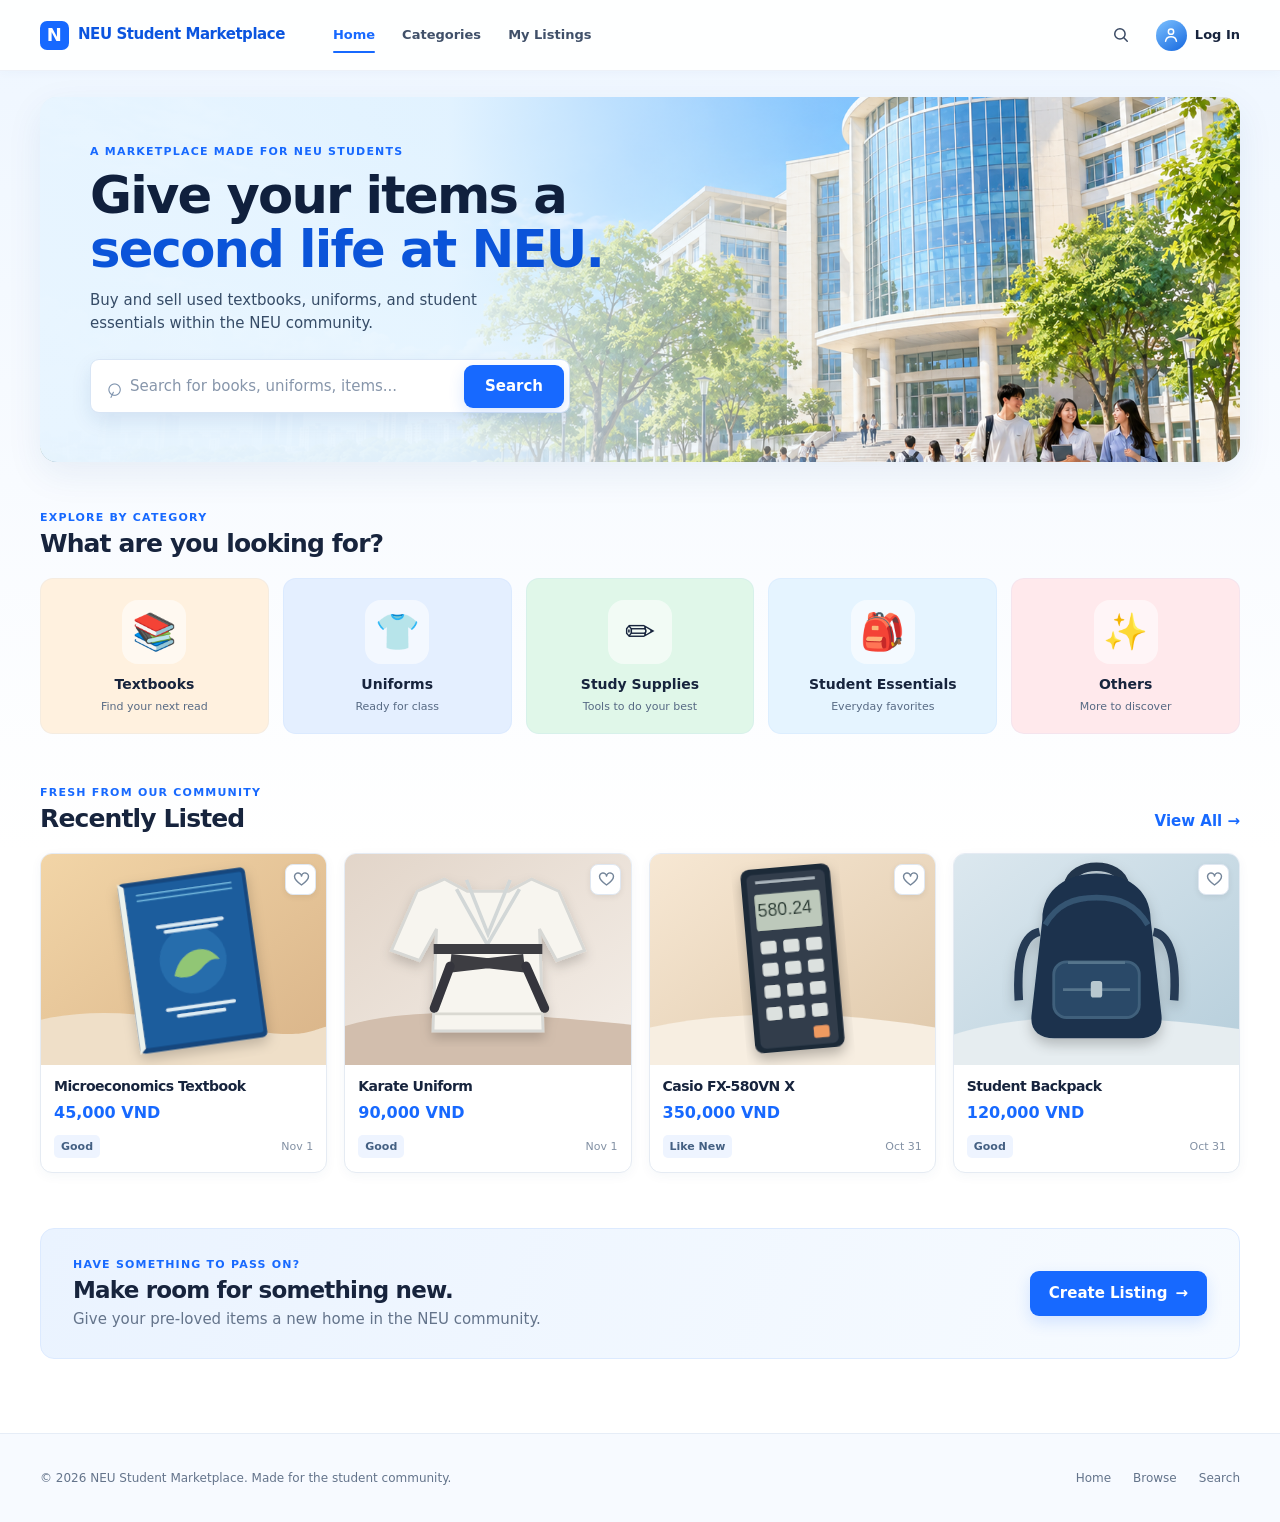
==== frontend/index.html @ 2f19b5b0 "feat(frontend): build home browse and search pages" ====
<!doctype html>
<html lang="en">
<head>
  <meta charset="utf-8">
  <meta name="viewport" content="width=device-width, initial-scale=1">
  <meta name="description" content="Discover second-hand textbooks, uniforms and everyday essentials from the NEU student community.">
  <link rel="icon" href="assets/favicon.svg" type="image/svg+xml">
  <title>Home | NEU Student Marketplace</title>
  <link rel="stylesheet" href="css/base.css">
  <link rel="stylesheet" href="css/components.css">
</head>
<body data-page="home" data-root=".">
  <header class="site-header" id="site-header"></header>
  <main class="site-main home-main">
    <section class="hero" aria-labelledby="hero-title">
      <div class="hero-content">
        <span class="eyebrow">A marketplace made for NEU students</span>
        <h1 id="hero-title">Give your items a<br><span>second life at NEU.</span></h1>
        <p>Buy and sell used textbooks, uniforms, and student essentials within the NEU community.</p>
        <form class="search-form hero-search" action="pages/search.html" method="get" role="search">
          <label class="sr-only" for="home-search">Search products</label>
          <span class="search-icon" aria-hidden="true">⌕</span>
          <input id="home-search" name="q" type="search" placeholder="Search for books, uniforms, items..." autocomplete="off">
          <button class="button button-primary" type="submit" aria-label="Search products">Search</button>
        </form>
      </div>
    </section>

    <section class="home-section" aria-labelledby="categories-title">
      <div class="section-heading"><div><p class="section-kicker">Explore by category</p><h2 id="categories-title">What are you looking for?</h2></div></div>
      <div class="category-grid">
        <a class="category-tile tile-books" href="pages/browse.html?category=textbooks"><span class="category-art" aria-hidden="true">📚</span><span>Textbooks</span><small>Find your next read</small></a>
        <a class="category-tile tile-uniforms" href="pages/browse.html?category=uniforms"><span class="category-art" aria-hidden="true">👕</span><span>Uniforms</span><small>Ready for class</small></a>
        <a class="category-tile tile-supplies" href="pages/browse.html?category=study_tools"><span class="category-art" aria-hidden="true">✏️</span><span>Study Supplies</span><small>Tools to do your best</small></a>
        <a class="category-tile tile-essentials" href="pages/browse.html?category=student_items"><span class="category-art" aria-hidden="true">🎒</span><span>Student Essentials</span><small>Everyday favorites</small></a>
        <a class="category-tile tile-other" href="pages/browse.html?category=other"><span class="category-art" aria-hidden="true">✨</span><span>Others</span><small>More to discover</small></a>
      </div>
    </section>

    <section class="home-section recent-section" aria-labelledby="recent-title">
      <div class="section-heading"><div><p class="section-kicker">Fresh from our community</p><h2 id="recent-title">Recently Listed</h2></div><a class="text-link" href="pages/browse.html">View All <span aria-hidden="true">→</span></a></div>
      <div id="recent-status" class="content-status" role="status">Loading listings…</div>
      <div id="recent-grid" class="product-grid home-product-grid" aria-live="polite"></div>
    </section>

    <section class="sell-banner" aria-labelledby="sell-title"><div><p class="section-kicker">Have something to pass on?</p><h2 id="sell-title">Make room for something new.</h2><p>Give your pre-loved items a new home in the NEU community.</p></div><a class="button button-primary" href="pages/create-listing.html">Create Listing <span aria-hidden="true">→</span></a></section>
  </main>
  <footer class="site-footer" id="site-footer"></footer>
  <script type="module" src="js/home.js"></script>
</body>
</html>
---- frontend/css/base.css ----
:root{--primary:#1769ff;--primary-dark:#0b4dd5;--bg:#f5f9ff;--surface:#fff;--text:#17243d;--muted:#64748b;--border:#e2e8f0;--radius:14px;--shadow:0 12px 36px rgba(28,76,137,.08)}
*{box-sizing:border-box}
html{scroll-behavior:smooth}
body{margin:0;background:linear-gradient(180deg,#eef6ff 0,#f8fbff 480px,#fff 850px);color:var(--text);font:15px/1.55 Inter,ui-sans-serif,system-ui,-apple-system,BlinkMacSystemFont,"Segoe UI",sans-serif}
button,input,select{font:inherit}
button{cursor:pointer}
a{color:inherit;text-decoration:none}
img{display:block;max-width:100%}
:focus-visible{outline:3px solid #ffb829;outline-offset:3px}
.sr-only{position:absolute;width:1px;height:1px;padding:0;margin:-1px;overflow:hidden;clip:rect(0,0,0,0);white-space:nowrap;border:0}
.site-main,.header-inner,.footer-inner{width:min(1200px,calc(100% - 48px));margin-inline:auto}
.site-main{min-height:calc(100vh - 190px)}
.button{display:inline-flex;align-items:center;justify-content:center;gap:8px;min-height:42px;padding:10px 18px;border:1px solid transparent;border-radius:9px;font-weight:700;white-space:nowrap;transition:background .2s,transform .2s,box-shadow .2s}
.button:hover{transform:translateY(-2px)}
.button-primary{background:var(--primary);color:#fff;box-shadow:0 6px 16px rgba(23,105,255,.16)}
.button-primary:hover{background:var(--primary-dark)}
.button-outline{border-color:var(--border);background:#fff;color:var(--text)}
.text-link{color:var(--primary);font-weight:750;white-space:nowrap}
.text-link:hover{text-decoration:underline}
.eyebrow,.section-kicker{margin:0 0 4px;color:var(--primary);font-size:11px;font-weight:850;letter-spacing:.11em;text-transform:uppercase}
h1,h2,h3,p{margin-top:0}
h1,h2,h3{line-height:1.15;letter-spacing:-.035em}
.content-status{color:var(--muted);padding:20px 0}
.content-status:empty{display:none}
@media(max-width:640px){.site-main,.header-inner,.footer-inner{width:min(100% - 28px,1200px)}body{font-size:14px}}
---- frontend/css/components.css ----
.site-header{position:relative;z-index:10;background:rgba(255,255,255,.96);border-bottom:1px solid #edf1f8;box-shadow:0 1px 10px rgba(30,72,137,.035)}
.header-inner{height:70px;display:flex;align-items:center;gap:30px}
.brand{display:flex;align-items:center;gap:9px;color:#0b55df;font-size:15px;font-weight:850;letter-spacing:-.03em;white-space:nowrap}
.brand-mark{width:29px;height:29px;display:grid;place-items:center;border-radius:7px;color:#fff;background:var(--primary);font-size:18px;font-weight:900;line-height:1;letter-spacing:-.15em;padding-right:3px}
.desktop-nav{display:flex;align-items:center;gap:27px;margin-left:18px;height:100%}
.desktop-nav a{height:100%;display:flex;align-items:center;position:relative;color:#405069;font-size:13px;font-weight:650;white-space:nowrap}
.desktop-nav a:hover,.desktop-nav a[aria-current="page"]{color:var(--primary)}
.desktop-nav a[aria-current="page"]:after{content:"";position:absolute;bottom:17px;left:0;right:0;height:2px;border-radius:2px;background:var(--primary)}
.header-actions{display:flex;align-items:center;gap:12px;margin-left:auto}
.icon-link{width:36px;height:36px;display:grid;place-items:center;border-radius:8px;color:#394963}
.icon-link:hover{background:#eef5ff;color:var(--primary)}
.account-link{display:flex;align-items:center;gap:8px;padding-left:5px;font-size:13px;font-weight:700}
.avatar{width:31px;height:31px;display:grid;place-items:center;border-radius:50%;background:linear-gradient(145deg,#7ec2ff,#1467df);color:#fff;font-size:12px;font-weight:800}
.mobile-menu-button,.mobile-nav{display:none}
.site-footer{margin-top:74px;border-top:1px solid #e6edf7;background:#f7faff}
.footer-inner{min-height:88px;display:flex;align-items:center;justify-content:space-between;gap:20px;color:var(--muted);font-size:12px}
.footer-inner a:hover{color:var(--primary)}
.footer-links{display:flex;gap:22px}
.hero{position:relative;min-height:365px;margin-top:26px;overflow:hidden;border-radius:17px;background:#dcefff url('../assets/campus-hero.png') center/cover no-repeat;box-shadow:var(--shadow)}
.hero:before{content:"";position:absolute;inset:0;background:linear-gradient(90deg,rgba(232,245,255,.98) 0%,rgba(233,246,255,.94) 34%,rgba(235,246,255,.52) 54%,rgba(255,255,255,0) 78%)}
.hero-content{position:relative;z-index:1;max-width:640px;padding:42px 50px}
.hero h1{margin:7px 0 13px;color:#10203d;font-size:clamp(36px,4vw,52px);font-weight:850;line-height:1.04}
.hero h1 span{color:#0b54d9}
.hero p:not(.eyebrow){max-width:445px;margin-bottom:24px;color:#364c67;font-size:15px}
.search-form{display:flex;align-items:center;border:1px solid #d8e5f5;background:#fff;box-shadow:0 8px 20px rgba(17,72,142,.1)}
.hero-search{width:min(100%,480px);height:54px;padding:5px 5px 5px 14px;border-radius:9px}
.search-form input{min-width:0;flex:1;border:0;outline:0;background:transparent;color:var(--text)}
.search-form input::placeholder{color:#8796ab}
.search-icon{color:#7d92ad;font-size:27px;line-height:1;margin-right:7px;transform:rotate(-20deg)}
.hero-search button{height:43px;min-height:43px;padding:0 20px}
.home-section{margin-top:47px}
.section-heading{display:flex;align-items:end;justify-content:space-between;gap:20px;margin-bottom:19px}
.section-heading h2{margin:0;font-size:25px;font-weight:800}
.category-grid{display:grid;grid-template-columns:repeat(5,minmax(0,1fr));gap:14px}
.category-tile{min-height:156px;padding:18px 10px 14px;display:flex;align-items:center;justify-content:center;flex-direction:column;border:1px solid rgba(23,105,255,.04);border-radius:13px;text-align:center;transition:transform .2s,box-shadow .2s}
.category-tile:hover{transform:translateY(-4px);box-shadow:0 12px 25px rgba(30,80,140,.12)}
.category-tile>span:nth-child(2){font-size:14px;font-weight:800}
.category-tile small{margin-top:2px;color:#576a84;font-size:11px}
.category-art{display:grid;place-items:center;width:64px;height:64px;margin-bottom:10px;border-radius:16px;background:rgba(255,255,255,.58);font-size:36px;line-height:1}
.tile-books{background:#fff1df}.tile-uniforms{background:#e4efff}.tile-supplies{background:#e0f7e9}.tile-essentials{background:#e5f4ff}.tile-other{background:#ffe9ec}
.recent-section{margin-top:50px}
.product-grid{display:grid;gap:17px}
.home-product-grid{grid-template-columns:repeat(4,minmax(0,1fr))}
.product-card{min-width:0;position:relative;overflow:hidden;border:1px solid #e5ebf3;border-radius:12px;background:#fff;box-shadow:0 3px 12px rgba(32,69,114,.045);transition:transform .2s,box-shadow .2s}
.product-card:hover{transform:translateY(-4px);box-shadow:0 12px 28px rgba(32,69,114,.12)}
.product-image-link{display:block;position:relative;aspect-ratio:1.35;background:#f0f5fb;overflow:hidden}
.product-image-link img{width:100%;height:100%;object-fit:cover;transition:transform .25s}
.product-card:hover img{transform:scale(1.04)}
.favorite-button{position:absolute;right:10px;top:10px;z-index:1;display:grid;place-items:center;width:31px;height:31px;border:1px solid #dfe7f1;border-radius:8px;background:#fff;color:#75869a;box-shadow:0 2px 6px rgba(0,0,0,.07)}
.favorite-button:hover,.favorite-button[aria-pressed="true"]{color:#ee3857}
.favorite-button svg{width:19px;height:19px}
.product-info{padding:12px 13px 14px}
.product-title{margin:0 0 5px;font-size:14px;font-weight:800;line-height:1.35}
.product-title a:hover{color:var(--primary)}
.product-price{margin:0;color:var(--primary);font-size:16px;font-weight:850}
.product-meta{display:flex;align-items:center;justify-content:space-between;gap:8px;margin-top:9px}
.condition-badge{display:inline-flex;align-items:center;padding:3px 7px;border-radius:5px;background:#eef4ff;color:#446083;font-size:11px;font-weight:650}
.product-date{color:#8391a4;font-size:11px;white-space:nowrap}
.sell-banner{margin-top:55px;padding:27px 32px;display:flex;align-items:center;justify-content:space-between;gap:24px;border-radius:14px;background:linear-gradient(110deg,#eaf3ff,#f7fbff);border:1px solid #dceaff}
.sell-banner h2{margin:0 0 5px;font-size:23px}.sell-banner p:last-child{margin:0;color:var(--muted)}
.catalog-main{padding-top:24px}
.breadcrumbs{display:flex;align-items:center;gap:10px;margin-bottom:26px;color:#6e7e93;font-size:12px}
.breadcrumbs a:hover{color:var(--primary)}
.catalog-layout{display:grid;grid-template-columns:238px minmax(0,1fr);gap:30px}
.filter-sidebar{border-right:1px solid #e7edf5;padding-right:25px}
.filter-disclosure summary{list-style:none;display:flex;align-items:center;justify-content:space-between;margin:0 0 18px;font-size:17px;font-weight:800;cursor:default}
.filter-disclosure summary::-webkit-details-marker{display:none}.filter-chevron{display:none}
.filter-group{margin-bottom:22px;padding:0;border:0}
.filter-group legend{margin-bottom:9px;font-size:13px;font-weight:800}
.filter-option{display:flex;align-items:center;gap:8px;min-height:29px;color:#45556e;font-size:13px;cursor:pointer}
.filter-option input{accent-color:var(--primary);width:15px;height:15px;margin:0}
.price-inputs{display:flex;align-items:center;gap:7px}
.price-inputs input{width:calc(50% - 10px);height:38px;padding:0 9px;border:1px solid #dce5f0;border-radius:7px;background:#fff;font-size:12px}
.price-inputs span{color:#a2afbf}
.filter-hint,.filter-error{margin:6px 0 0;color:var(--muted);font-size:11px}
.filter-error{color:#b4233b}
.clear-filter-button{width:100%;margin-top:1px}
.catalog-toolbar{display:flex;align-items:end;justify-content:space-between;gap:18px;margin:0 0 20px}
.catalog-toolbar h1{margin:0;font-size:25px;font-weight:820;line-height:1.25}
.result-count{color:#8b9bae;font-size:17px;font-weight:650}
#query-label{color:var(--primary);overflow-wrap:anywhere}
.toolbar-actions{display:flex;align-items:center;gap:12px}
.toolbar-search{width:195px;height:39px;border-radius:8px;box-shadow:none}
.toolbar-search input{padding-left:10px;font-size:12px}
.toolbar-search button{width:39px;height:37px;border:0;border-radius:0 7px 7px 0;background:var(--primary);color:#fff;font-size:24px;line-height:1}
.sort-label{display:flex;align-items:center;gap:6px;color:#62728a;font-size:12px;white-space:nowrap}
.sort-label select{max-width:170px;height:39px;padding:0 25px 0 9px;border:1px solid #dce5f0;border-radius:8px;background:#fff;color:#34445b;font-size:12px}
.catalog-grid{grid-template-columns:repeat(3,minmax(0,1fr))}
.empty-state{padding:70px 20px;text-align:center;border:1px dashed #d5e2f2;border-radius:14px;background:#f9fbff}
.empty-state[hidden]{display:none}
.empty-icon{width:62px;height:62px;display:grid;place-items:center;margin:0 auto 15px;border-radius:50%;background:#e8f1ff;color:var(--primary);font-size:40px;line-height:1;transform:rotate(-20deg)}
.empty-state h2{margin-bottom:6px;font-size:21px}.empty-state p{color:var(--muted)}
@media(max-width:1050px){.header-inner{gap:16px}.desktop-nav{gap:17px;margin-left:2px}.catalog-layout{gap:22px;grid-template-columns:205px minmax(0,1fr)}.filter-sidebar{padding-right:18px}.toolbar-search{width:155px}.catalog-grid{gap:12px}}
@media(max-width:800px){.desktop-nav,.header-actions .icon-link,.account-label{display:none}.mobile-menu-button{display:grid;place-items:center;width:38px;height:38px;margin-left:auto;border:1px solid var(--border);border-radius:8px;background:#fff;color:#263b59;font-size:20px}.header-actions{margin-left:0}.mobile-nav{display:none;flex-direction:column;gap:0;padding:5px 24px 16px;border-top:1px solid var(--border);background:#fff}.mobile-nav.open{display:flex}.mobile-nav a{padding:11px 2px;font-weight:650}.hero-content{padding:38px 34px}.hero:before{background:linear-gradient(90deg,rgba(232,245,255,.99),rgba(232,245,255,.89) 53%,rgba(232,245,255,.14))}.category-grid{grid-template-columns:repeat(3,minmax(0,1fr))}.home-product-grid{grid-template-columns:repeat(2,minmax(0,1fr))}.catalog-layout{display:block}.filter-sidebar{padding:0;border:0}.filter-disclosure{margin-bottom:20px;border:1px solid var(--border);border-radius:10px;background:#fff}.filter-disclosure summary{margin:0;padding:11px 15px;cursor:pointer}.filter-chevron{display:inline}.filter-disclosure[open] .filter-chevron{transform:rotate(180deg)}#filters{padding:3px 15px 15px;display:grid;grid-template-columns:repeat(3,minmax(0,1fr));gap:12px}.filter-group{margin:0}.clear-filter-button{align-self:end}.catalog-grid{grid-template-columns:repeat(3,minmax(0,1fr))}}
@media(max-width:640px){.header-inner{height:60px}.brand{font-size:13px}.brand-mark{width:27px;height:27px}.hero{min-height:360px;margin-top:15px;background-position:64% center}.hero:before{background:linear-gradient(90deg,rgba(232,245,255,.98),rgba(232,245,255,.83) 70%,rgba(232,245,255,.3))}.hero-content{padding:30px 23px}.hero h1{font-size:39px}.hero p:not(.eyebrow){font-size:14px}.hero-search{margin-top:18px}.hero-search button{padding:0 12px}.home-section{margin-top:35px}.section-heading h2{font-size:22px}.category-grid{grid-template-columns:repeat(2,minmax(0,1fr));gap:10px}.category-tile{min-height:126px}.category-art{width:51px;height:51px;font-size:29px}.category-tile small{font-size:10px}.home-product-grid,.catalog-grid{grid-template-columns:repeat(2,minmax(0,1fr));gap:10px}.product-image-link{aspect-ratio:1.1}.product-info{padding:9px 10px 11px}.product-title{font-size:12px}.product-price{font-size:13px}.product-date{display:none}.sell-banner{align-items:flex-start;flex-direction:column;padding:23px}.catalog-main{padding-top:17px}.breadcrumbs{margin-bottom:15px}.catalog-toolbar{align-items:flex-start;flex-direction:column}.toolbar-actions{width:100%}.toolbar-search{flex:1}.sort-label{flex-direction:column;align-items:flex-start;gap:2px}.sort-label select{max-width:145px}.catalog-toolbar h1{font-size:22px}#filters{grid-template-columns:repeat(2,minmax(0,1fr))}.footer-inner{padding-block:20px;align-items:flex-start;flex-direction:column;gap:8px}.footer-links{gap:15px}}
@media(max-width:400px){.brand{font-size:11px}.hero h1{font-size:34px}.hero-search input{font-size:11px}.hero-search button{font-size:12px}.product-grid{gap:8px}.product-meta{margin-top:6px}.sort-label select{max-width:125px;font-size:11px}#filters{grid-template-columns:1fr 1fr}}
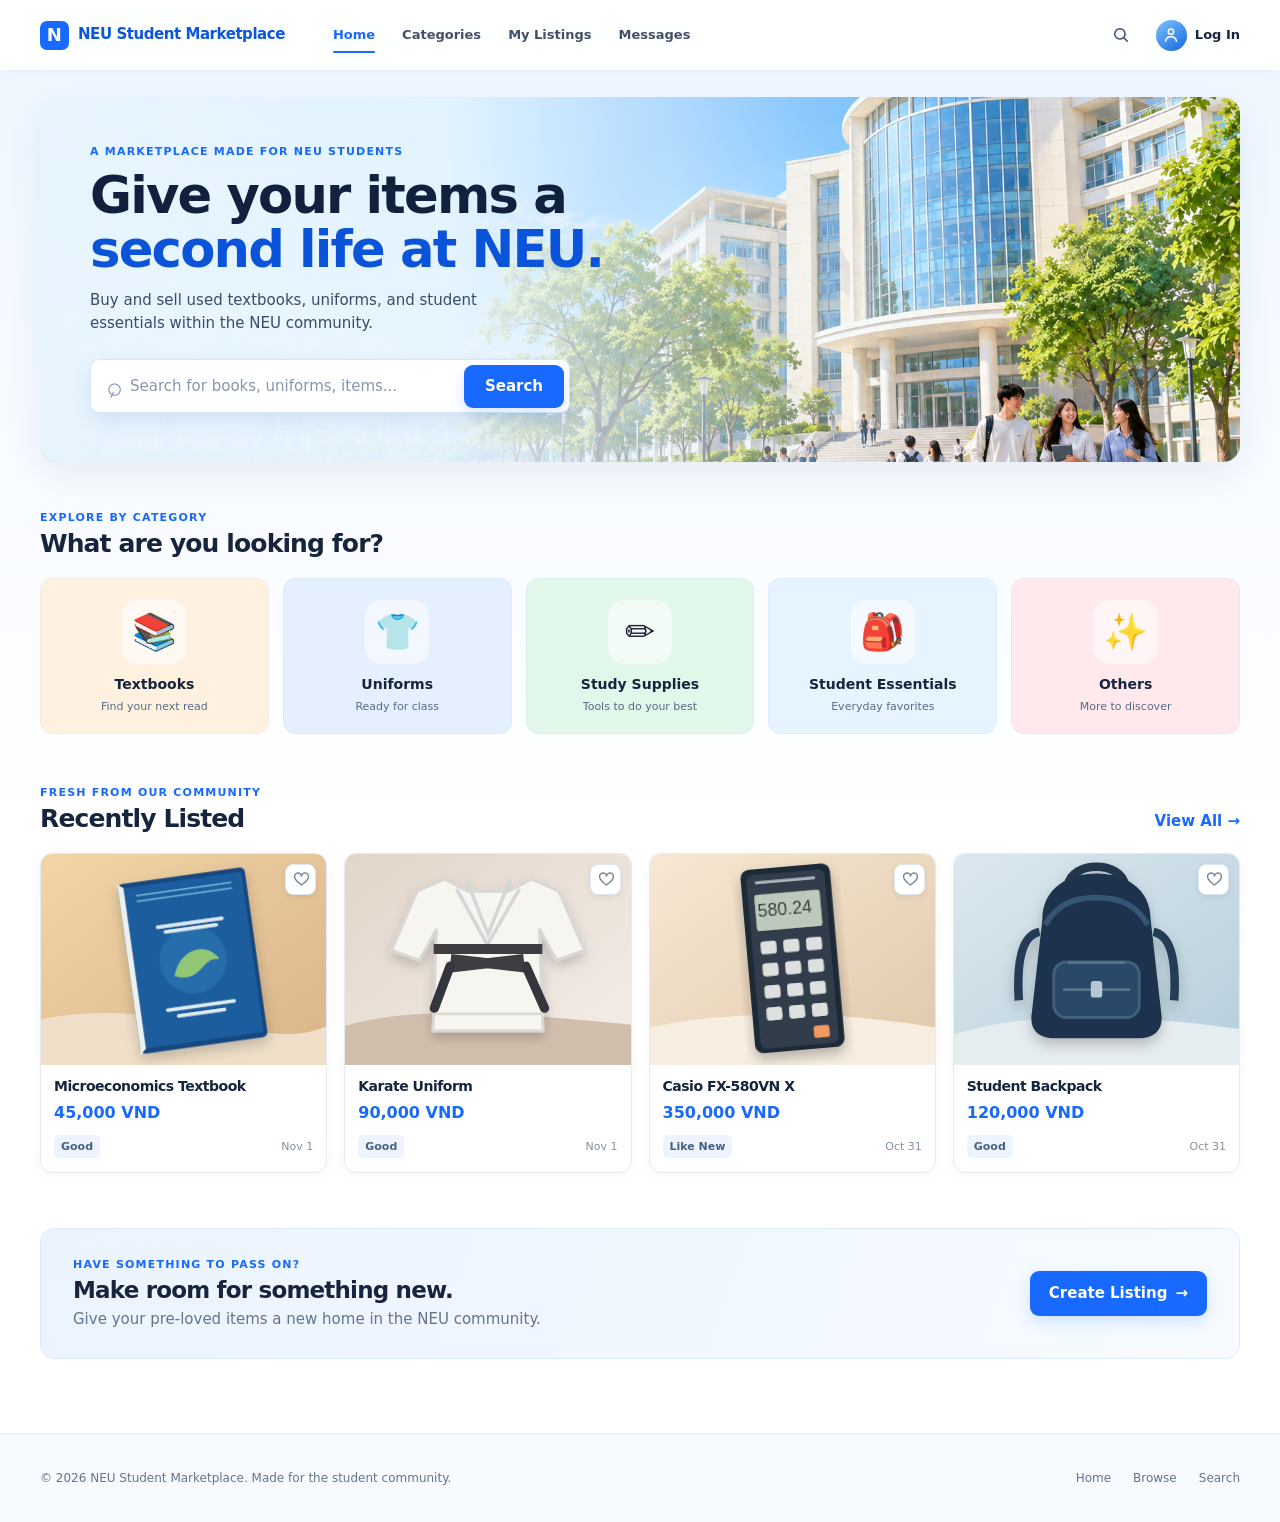
==== commit 75bea2b4: "feat(frontend): add chat and listing management for issue #4" ====
--- a/frontend/index.html
+++ b/frontend/index.html
@@ -8,6 +8,7 @@
   <title>Home | NEU Student Marketplace</title>
   <link rel="stylesheet" href="css/base.css">
   <link rel="stylesheet" href="css/components.css">
+  <link rel="stylesheet" href="css/responsive.css">
 </head>
 <body data-page="home" data-root=".">
   <header class="site-header" id="site-header"></header>
--- a/frontend/css/responsive.css
+++ b/frontend/css/responsive.css
@@ -0,0 +1,29 @@
+/* Common audit fixes apply to FE1/FE2 without replacing their page styles. */
+[hidden]{display:none!important}
+.product-title,.detail-summary h1,.profile-heading h1,.profile-heading p,.detail-panel p,.location-box,.profile-panel>p,.breadcrumbs{overflow-wrap:anywhere}
+.breadcrumbs{flex-wrap:wrap}.header-inner{min-width:0}.session-notice{margin:0;padding:8px 24px;color:#b4233b;font-size:13px}.logout-button{border:0;background:transparent;color:var(--muted);font:inherit;cursor:pointer}
+.status-badge{display:inline-flex;align-items:center;gap:6px;padding:5px 10px;border-radius:6px;font-size:11px;font-weight:800}
+.status-badge:before{content:"";width:6px;height:6px;border-radius:50%;background:currentColor}
+.status-available{background:#e5f8eb;color:#168446}.status-reserved{background:#fff3d8;color:#a46800}.status-sold{background:#ffe9eb;color:#bc3248}
+.workspace-main{padding-block:28px}.workspace-heading{display:flex;justify-content:space-between;align-items:center;gap:16px;margin-bottom:22px}.workspace-heading h1{margin:0;font-size:30px}.workspace-notice{color:var(--muted);font-size:13px;overflow-wrap:anywhere}.workspace-notice:empty{display:none}.workspace-notice.is-error{color:#b4233b}
+.workspace-empty{padding:38px 18px;text-align:center}.workspace-empty h2{font-size:20px}.workspace-empty p{color:var(--muted)}
+/* Messaging */
+.chat-layout{display:grid;grid-template-columns:320px minmax(0,1fr);height:650px;height:min(720px,calc(100dvh - 235px));min-height:440px;overflow:hidden;border:1px solid var(--border);border-radius:var(--radius);background:var(--surface);box-shadow:var(--shadow)}
+.conversation-panel{min-width:0;overflow-y:auto;border-right:1px solid var(--border)}.conversation-panel>h2{padding:24px 20px 0;font-size:18px}.conversation-panel>.content-status,.conversation-panel>#chat-retry{margin:0 16px 14px;padding-block:8px}
+.conversation-button{display:grid;grid-template-columns:40px minmax(0,1fr);gap:10px;width:100%;padding:17px 16px;border:0;border-bottom:1px solid #edf1f7;background:white;text-align:left;color:var(--text);font:inherit;cursor:pointer}.conversation-button:hover{background:#f8fbff}.conversation-button[aria-current="true"]{background:#edf4ff;box-shadow:inset 3px 0 var(--primary)}
+.chat-avatar{display:grid;place-items:center;flex:none;width:40px;height:40px;border-radius:50%;background:#ddecff;color:#1558ba;font-weight:800;overflow:hidden}.chat-avatar img{width:100%;height:100%;object-fit:cover}
+.conversation-copy{min-width:0}.conversation-name-row{display:flex;justify-content:space-between;align-items:baseline;gap:8px}.conversation-name-row strong{overflow:hidden;text-overflow:ellipsis;white-space:nowrap;font-size:13px}.conversation-name-row time{flex:none;color:var(--muted);font-size:10px}.conversation-copy p{overflow:hidden;text-overflow:ellipsis;white-space:nowrap;font-size:12px;margin:4px 0 0;color:var(--muted)}.conversation-copy .conversation-item{color:#3c5f92;font-size:11px}
+.choose-conversation{display:flex;align-items:center;justify-content:center;flex-direction:column;padding:25px;text-align:center;color:var(--muted)}.choose-conversation h2{font-size:23px;color:var(--text)}
+.thread-panel{display:flex;flex-direction:column;min-width:0;min-height:0}.thread-heading{display:flex;align-items:center;gap:12px;min-height:78px;padding:16px 22px;border-bottom:1px solid var(--border)}.thread-heading a{font-weight:800;overflow-wrap:anywhere}#back-conversations{display:none}
+.thread-product{display:flex;align-items:center;gap:12px;margin:13px 20px 0;padding:10px;border-radius:9px;background:#f1f6ff;min-width:0}.thread-product img{width:46px;height:46px;object-fit:cover;border-radius:5px}.thread-product>span{min-width:0;flex:1;font-size:13px;font-weight:700;overflow-wrap:anywhere}.thread-product small{display:block;color:var(--primary);margin-top:3px}.thread-product .status-badge{flex:none}
+.thread-status{margin:8px 20px;color:var(--muted);font-size:12px}.thread-status:empty{display:none}
+.message-list{display:flex;flex:1;flex-direction:column;gap:14px;overflow-y:auto;overscroll-behavior:contain;list-style:none;margin:0;padding:22px 20px;min-height:0}.message{align-self:flex-start;max-width:82%;padding:11px 14px;background:#f0f3f8;border-radius:13px 13px 13px 3px}.message--out{align-self:flex-end;background:var(--primary);color:white;border-radius:13px 13px 3px 13px}.message p{margin:0;white-space:pre-wrap;overflow-wrap:anywhere;font-size:14px}.message time{display:block;margin-top:6px;font-size:10px;color:#65758b}.message--out time{color:#dceaff}
+.message-form{display:grid;grid-template-columns:minmax(0,1fr) auto;gap:10px;padding:14px 20px;border-top:1px solid var(--border)}.message-form textarea{width:100%;min-width:0;max-height:140px;resize:vertical;padding:10px 12px;border:1px solid var(--border);border-radius:8px;font:inherit;color:var(--text)}.message-form button{align-self:start}#message-error{grid-column:1/-1;margin:0;color:#b4233b;font-size:12px}#message-error:empty{display:none}
+/* Listing management */
+.management-panel{padding:0 24px 20px;border:1px solid var(--border);border-radius:var(--radius);background:white;box-shadow:var(--shadow)}.listing-tabs{display:flex;gap:22px;flex-wrap:wrap;border-bottom:1px solid var(--border);margin-bottom:8px}.listing-tabs button{min-height:54px;padding:13px 0;border:0;border-bottom:3px solid transparent;background:transparent;color:var(--muted);font:inherit;font-size:13px;font-weight:700}.listing-tabs [aria-selected="true"]{border-bottom-color:var(--primary);color:var(--primary)}
+.listing-table{width:100%;table-layout:fixed;border-collapse:collapse;text-align:left;font-size:13px}.listing-table th{padding:16px 8px;color:var(--muted);font-size:11px;font-weight:650}.listing-table th:first-child{width:35%}.listing-table th:nth-child(2){width:15%}.listing-table th:nth-child(3){width:16%}.listing-table th:nth-child(4){width:16%}.listing-table th:last-child{width:18%}.listing-table td{padding:17px 8px;border-top:1px solid var(--border);vertical-align:middle;overflow-wrap:anywhere}.listing-product{display:flex;align-items:center;gap:12px;font-weight:750}.listing-product img{flex:none;width:58px;height:58px;object-fit:cover;border-radius:7px}.listing-product span{min-width:0}.listing-price{font-weight:750;color:var(--primary)}.listing-status-select{width:100%;min-height:40px;border:1px solid var(--border);border-radius:6px;background:white;color:var(--text);font:inherit;font-size:12px;padding:6px}.listing-actions{display:flex;flex-wrap:wrap;gap:8px}.listing-actions .button{min-height:36px;padding:6px 10px;font-size:12px}.button-danger{background:#fff1f3;color:#b4233b;border-color:#f2cbd3}.button:disabled{opacity:.55;cursor:wait}
+#delete-dialog{max-width:min(440px,calc(100% - 28px));padding:28px;border:1px solid var(--border);border-radius:var(--radius);color:var(--text);box-shadow:var(--shadow)}#delete-dialog::backdrop{background:#132b4c66}#delete-description{overflow-wrap:anywhere;color:var(--muted)}#delete-error{color:#b4233b;font-size:13px}.dialog-actions{display:flex;justify-content:flex-end;gap:10px;margin-top:20px}
+@media(max-width:1050px){.desktop-nav{gap:14px;margin-left:0}.header-inner{gap:16px}.header-actions{gap:8px}.logout-button{font-size:12px}.chat-layout{grid-template-columns:275px minmax(0,1fr)}.management-panel{padding-inline:15px}.listing-tabs{gap:18px}}
+@media(max-width:800px){.header-actions .logout-button{display:none}.mobile-nav .logout-button{text-align:left;padding:11px 2px;font-weight:650;color:var(--text)}.chat-layout{grid-template-columns:240px minmax(0,1fr)}.thread-heading{padding-inline:14px}.thread-product{margin-inline:12px}.message-form{padding-inline:12px}.message-list{padding-inline:12px}}
+@media(max-width:700px){.workspace-main{padding-top:20px}.workspace-heading{align-items:flex-start;flex-wrap:wrap}.workspace-heading h1{font-size:26px}.workspace-heading>.button{font-size:12px;min-height:42px}.chat-layout{display:flex;min-height:450px;height:calc(100dvh - 215px);border-radius:10px}.conversation-panel{flex:1;border-right:0}.choose-conversation{display:none}.thread-panel{display:none;flex:1}.chat-layout.has-active .conversation-panel{display:none}.chat-layout.has-active .thread-panel{display:flex}.thread-heading{flex-wrap:wrap;padding:10px 12px;gap:8px}.thread-heading .chat-avatar{width:32px;height:32px}#back-conversations{display:inline-flex;min-height:36px;padding:5px 8px;font-size:11px}.thread-heading a{font-size:13px}.thread-product{margin:10px 10px 0;gap:8px}.thread-product .status-badge{font-size:10px;padding:4px 6px}.message{max-width:90%}.message-form{padding:10px}.message-form button{padding-inline:14px}.message-form textarea{font-size:16px}.management-panel{padding-inline:12px}.listing-tabs{gap:0;justify-content:space-between}.listing-tabs button{font-size:11px}.listing-table,.listing-table tbody{display:block}.listing-table thead{display:none}.listing-table tr{display:grid;grid-template-columns:1fr 1fr;gap:12px;border-top:1px solid var(--border);padding-block:16px}.listing-table td{display:block;border:0;padding:0}.listing-table td:first-child,.listing-table td:last-child{grid-column:1/-1}.listing-table td[data-label]:before{content:attr(data-label);display:block;margin-bottom:5px;color:var(--muted);font-size:11px}.listing-product img{width:64px;height:64px}.listing-actions .button{min-height:44px}.listing-status-select{min-height:44px}.profile-heading{overflow-wrap:anywhere}}
+@media(max-width:400px){.header-inner{gap:10px}.brand{font-size:11px}.header-actions{margin-left:auto}.mobile-menu-button{margin-left:0}.workspace-heading .button{white-space:normal}.thread-product .status-badge{display:none}.listing-tabs button{font-size:10px}.product-price{overflow-wrap:anywhere}.product-meta{flex-wrap:wrap}.detail-summary-top{flex-wrap:wrap}}
